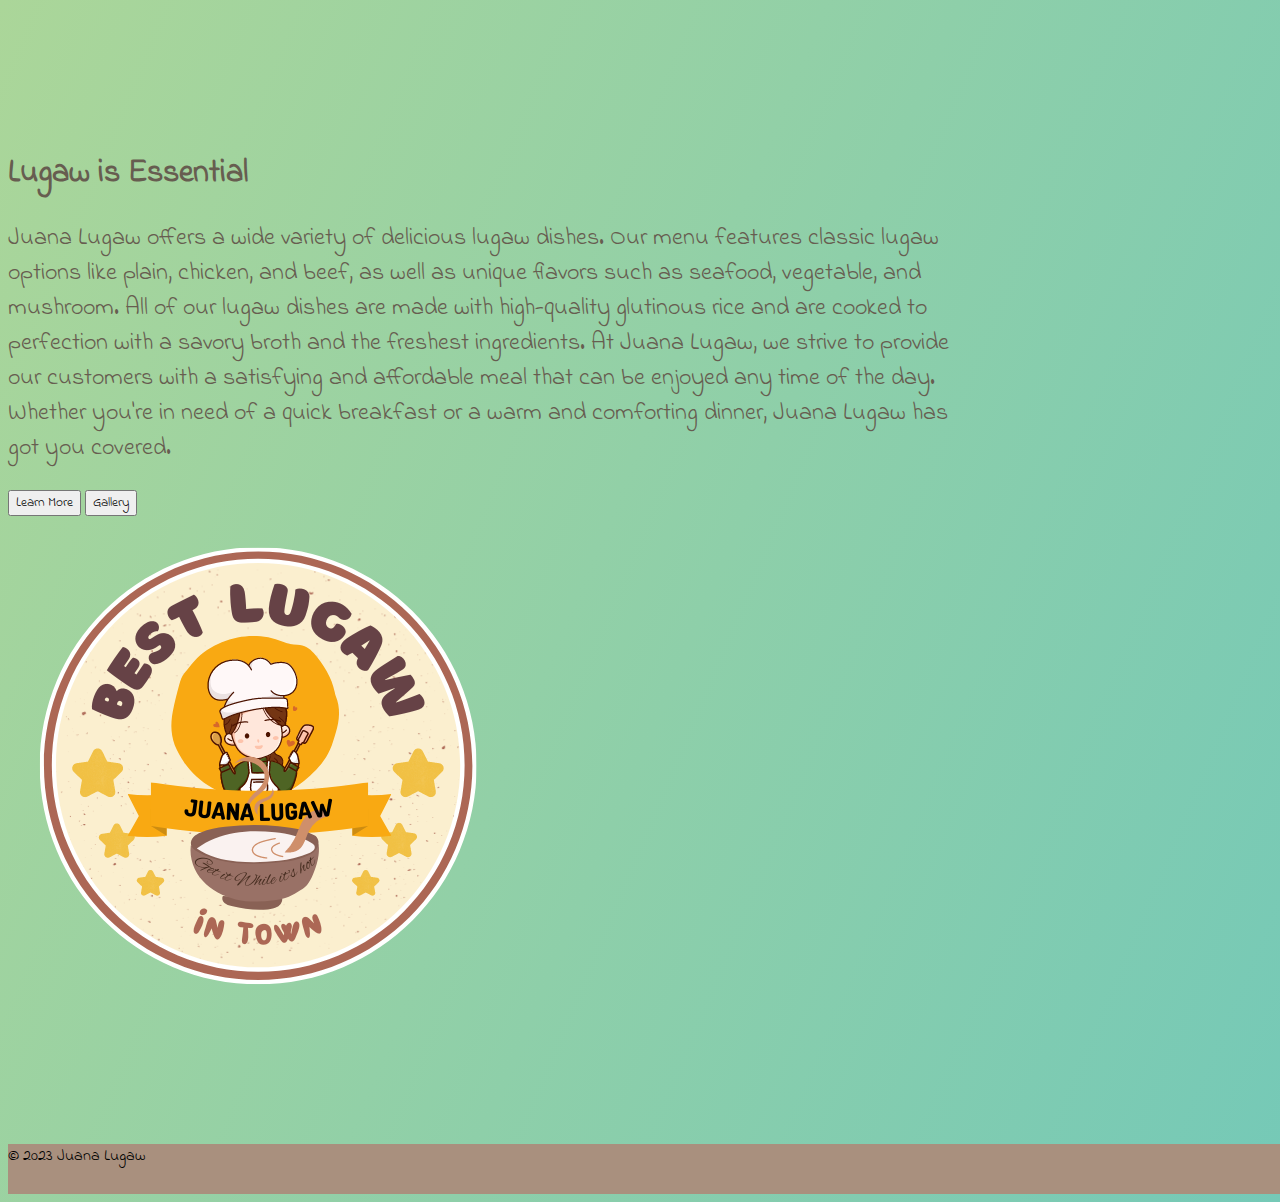
==== index.html @ 008efdff "Added gallery page" ====
<!DOCTYPE html>
<html lang="en">
<head>
    <meta charset="UTF-8">
    <meta http-equiv="X-UA-Compatible" content="IE=edge">
    <meta name="viewport" content="width=device-width, initial-scale=1.0">
    <title>Juana Lugaw</title>
    <link href="https://cdn.jsdelivr.net/npm/bootstrap@5.3.0-alpha3/dist/css/bootstrap.min.css" rel="stylesheet" integrity="sha384-KK94CHFLLe+nY2dmCWGMq91rCGa5gtU4mk92HdvYe+M/SXH301p5ILy+dN9+nJOZ" crossorigin="anonymous">
    <link rel="stylesheet" href="myStyle.css">
    <link rel="shortcut icon" href="assets/images/Juana Lugaw.png" type="image/x-icon">
</head>
<body>
    <div class="row d-flex intro p-5 mx-auto" style="width: 75vw;">
        <div class="col-6">
            <h1>Lugaw is Essential</h1>
            <p>Juana Lugaw offers a wide variety of delicious lugaw dishes. Our menu features classic lugaw options like plain, chicken, and beef, as well as unique flavors such as seafood, vegetable, and mushroom. All of our lugaw dishes are made with high-quality glutinous rice and are cooked to perfection with a savory broth and the freshest ingredients. At Juana Lugaw, we strive to provide our customers with a satisfying and affordable meal that can be enjoyed any time of the day. Whether you're in need of a quick breakfast or a warm and comforting dinner, Juana Lugaw has got you covered.</p>
            <a href="learnMore.html"><button type="button" class="btn btn-warning btn-lg">Learn More</a></button>
            <a href="gallery.html"><button type="button" class="btn btn-warning btn-lg">Gallery</a></button>
        </div>
        <div class="col-6">
            <img class="d-block mx-auto" src="assets/images/Juana Lugaw.png" alt="Logo">
        </div>
        </div>
        <footer>
            <div class="text-center pt-3 footer h5">
                <span>&copy; 2023 Juana Lugaw</span>
            </div>
        </footer>
    <script src="https://cdn.jsdelivr.net/npm/bootstrap@5.3.0-alpha3/dist/js/bootstrap.bundle.min.js" integrity="sha384-ENjdO4Dr2bkBIFxQpeoTz1HIcje39Wm4jDKdf19U8gI4ddQ3GYNS7NTKfAdVQSZe" crossorigin="anonymous"></script>
</body>
</html>
---- myStyle.css ----
@import url('https://fonts.googleapis.com/css2?family=Indie+Flower&display=swap');

*{
    font-family: 'Indie Flower';
}

body{
    background: linear-gradient(112.87deg, #abd699, #75c9b7);
}

.intro{
    color: #675D50;
    margin-top: 150px;
}

.h1{
    font-size: 50px;
    font-weight: bolder;
}

.intro p{
    font-size: x-large;
}

.footer{
    background-color: #A9907E;
    width: 100vw;
    height: 50px;
    margin-top: 120px;
}

.intro a{
    text-decoration: none;
    color: inherit;
}

.nav2ndP{
    background-color: #A9907E;
    font-weight: bolder;
}

.icon{
    width: 50px;
    height: 50px;
}

.title{
    color: #00425A;
}

.about-lugaw{
    background-color: #CBB279;
    font-weight: bold;
}

.card-title{
    font-weight: bolder;
}

#lugaw{
    margin-bottom: 80px;
}

#menu{
    width: 75%;
    margin: auto;
}

.table-striped{
    font-weight: 500;
}

.menu-container{
    border: solid 2px #B04759;
    border-radius: 25px;
    box-shadow: 20px 20px 17px 10px rgba(0, 0, 0, 0.25);
    padding: 20px;
    margin-bottom: 100px;
}

.table{
    color: #675D50;
}

.menu-title p b{
    color: red;
    font-size: xx-large;
}

#find{
    width: 30%;
}

.fa-facebook{
    font-size: 40px;
}

#footer {
    background-color: #A9907E;
    height: 200px;
    padding-left: 50px;
    padding-right: 50px;
    padding-top: 20px;
    margin-top: 50px;
}

.follow{
    text-align: center;
}

.copy{
    text-align: center;
    border-top: dashed 1px;
}

.first-image{
    border-left: solid 2px;
    margin-bottom: 20px;
}
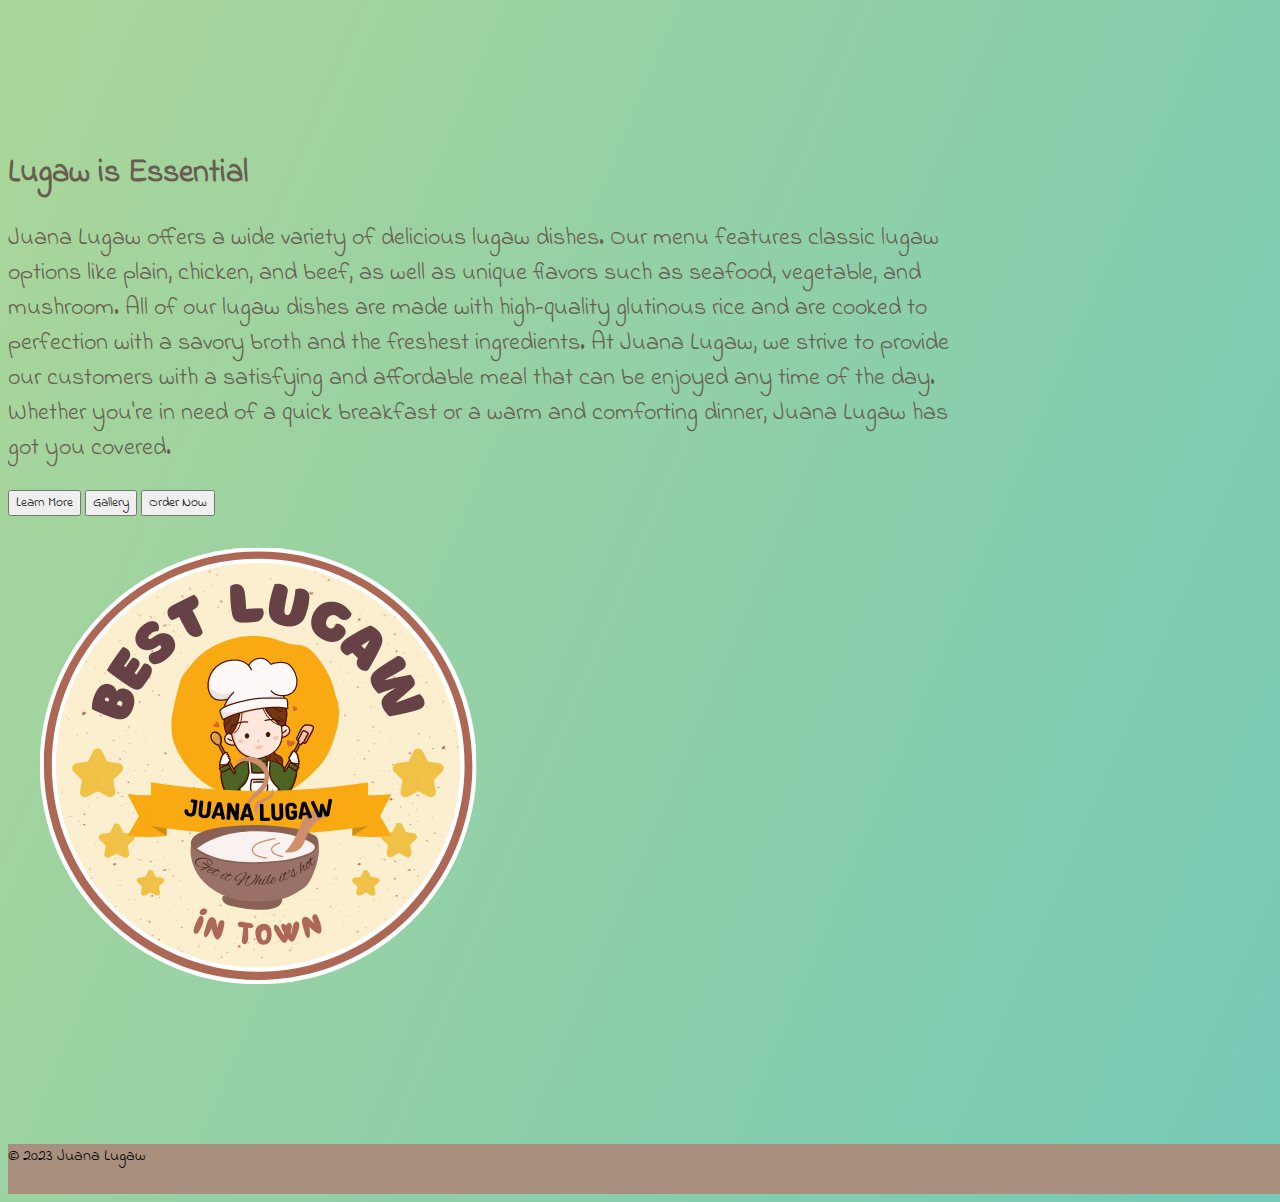
==== commit 9b1eb42e: "added orderform page" ====
--- a/index.html
+++ b/index.html
@@ -16,6 +16,7 @@
             <p>Juana Lugaw offers a wide variety of delicious lugaw dishes. Our menu features classic lugaw options like plain, chicken, and beef, as well as unique flavors such as seafood, vegetable, and mushroom. All of our lugaw dishes are made with high-quality glutinous rice and are cooked to perfection with a savory broth and the freshest ingredients. At Juana Lugaw, we strive to provide our customers with a satisfying and affordable meal that can be enjoyed any time of the day. Whether you're in need of a quick breakfast or a warm and comforting dinner, Juana Lugaw has got you covered.</p>
             <a href="learnMore.html"><button type="button" class="btn btn-warning btn-lg">Learn More</a></button>
             <a href="gallery.html"><button type="button" class="btn btn-warning btn-lg">Gallery</a></button>
+            <a href="orderform.html"><button type="button" class="btn btn-warning btn-lg">Order Now</a></button>
         </div>
         <div class="col-6">
             <img class="d-block mx-auto" src="assets/images/Juana Lugaw.png" alt="Logo">
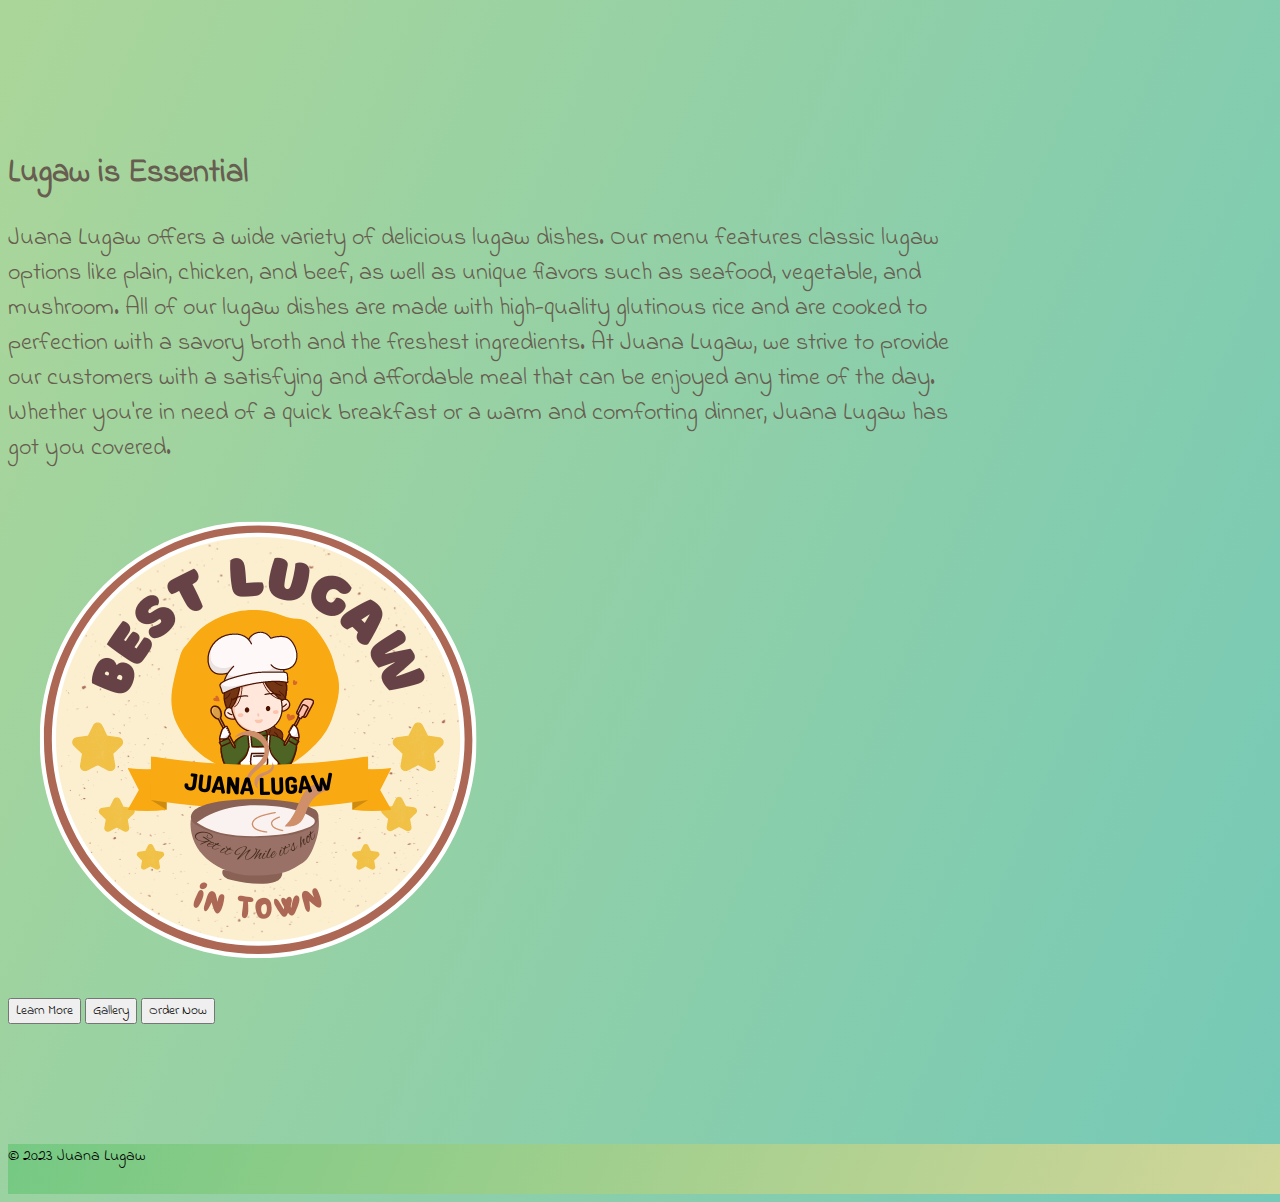
==== commit 26e9cb05: "fix responsiveness" ====
--- a/index.html
+++ b/index.html
@@ -10,17 +10,19 @@
     <link rel="shortcut icon" href="assets/images/Juana Lugaw.png" type="image/x-icon">
 </head>
 <body>
-    <div class="row d-flex intro p-5 mx-auto" style="width: 75vw;">
-        <div class="col-6">
+    <div class="row d-flex intro p-5 mx-auto container-fluid" style="width: 75vw;">
+        <div class="col-md-12 col-sm-12 col-lg-6 col-xl-6 col-xxl-6">
             <h1>Lugaw is Essential</h1>
             <p>Juana Lugaw offers a wide variety of delicious lugaw dishes. Our menu features classic lugaw options like plain, chicken, and beef, as well as unique flavors such as seafood, vegetable, and mushroom. All of our lugaw dishes are made with high-quality glutinous rice and are cooked to perfection with a savory broth and the freshest ingredients. At Juana Lugaw, we strive to provide our customers with a satisfying and affordable meal that can be enjoyed any time of the day. Whether you're in need of a quick breakfast or a warm and comforting dinner, Juana Lugaw has got you covered.</p>
-            <a href="learnMore.html"><button type="button" class="btn btn-warning btn-lg">Learn More</a></button>
-            <a href="gallery.html"><button type="button" class="btn btn-warning btn-lg">Gallery</a></button>
-            <a href="orderform.html"><button type="button" class="btn btn-warning btn-lg">Order Now</a></button>
         </div>
         <div class="col-6">
             <img class="d-block mx-auto" src="assets/images/Juana Lugaw.png" alt="Logo">
         </div>
+            <div class="home-buttons">
+                <a href="learnMore.html"><button type="button" class="btn btn-warning btn-lg">Learn More</a></button>
+                <a href="gallery.html"><button type="button" class="btn btn-warning btn-lg">Gallery</a></button>
+                <a href="orderform.html"><button type="button" class="btn btn-warning btn-lg">Order Now</a></button>
+            </div>
         </div>
         <footer>
             <div class="text-center pt-3 footer h5">
--- a/myStyle.css
+++ b/myStyle.css
@@ -23,7 +23,7 @@
 }
 
 .footer{
-    background-color: #A9907E;
+    background: linear-gradient(112.87deg, #75c983, #d2d699);
     width: 100vw;
     height: 50px;
     margin-top: 120px;
@@ -35,7 +35,7 @@
 }
 
 .nav2ndP{
-    background-color: #A9907E;
+    background: linear-gradient(112.87deg, #75c983, #d2d699);
     font-weight: bolder;
 }
 
@@ -48,8 +48,15 @@
     color: #00425A;
 }
 
+#about {
+    width: 50vw;
+    text-align: center;
+    margin: auto;
+    padding-bottom: 100px;
+}
+
 .about-lugaw{
-    background-color: #CBB279;
+    background: linear-gradient(112.87deg, #d6cd99, #75c991);
     font-weight: bold;
 }
 
@@ -58,11 +65,12 @@
 }
 
 #lugaw{
+    margin-top: 200px;
     margin-bottom: 80px;
 }
 
 #menu{
-    width: 75%;
+    width: 50vw;
     margin: auto;
 }
 
@@ -71,11 +79,13 @@
 }
 
 .menu-container{
-    border: solid 2px #B04759;
-    border-radius: 25px;
+    background: linear-gradient(112.87deg, #c4d699, #75c987);
+    border-radius: 10px;
     box-shadow: 20px 20px 17px 10px rgba(0, 0, 0, 0.25);
     padding: 20px;
-    margin-bottom: 100px;
+    background-position: center;
+    margin-top: 50px;
+    margin-bottom: 50px;
 }
 
 .table{
@@ -89,6 +99,7 @@
 
 #find{
     width: 30%;
+    padding-bottom: 10px;
 }
 
 .fa-facebook{
@@ -110,10 +121,60 @@
 
 .copy{
     text-align: center;
-    border-top: dashed 1px;
 }
 
-.first-image{
-    border-left: solid 2px;
-    margin-bottom: 20px;
+.car{
+    width: 100vw;
+    height: 100vh;
+}
+
+.form-check-input[type='checkbox']:checked {
+    background-color: #F94A29;
+    border-color: #F94A29;
+}
+
+.form-check-input{
+    border-color: black;
+}
+
+.form-check-input:focus {
+    border-color: #FCE22A;
+    box-shadow: inset 0 1px 1px rgba(0, 0, 0, 0.075), 0 0 8px rgba(115, 255, 0, 0.6);
+}
+
+.next-reset {
+    margin-left: 300px;
+}
+
+.heading-order {
+    margin-top: 120px;
+    padding-left: 50px;
+    font-weight: 1000;
+    font-size: x-large;
+    color: #00235B;
+}
+
+.main-checkout {
+    width: 50%;
+    margin: auto;
+}
+
+.head-cart {
+    font-weight: bolder;
+    color: #00235B;
+}
+
+.carousel{
+    padding-top: 100px;
+    width: 75vw;
+    margin: auto;
+}
+
+.carousel-caption{
+    font-weight: bolder;
+    border: solid 3px;
+    border-radius: 30px;
+    color: black;
+    background: linear-gradient(112.87deg, #FFB84C, #FDF7C3);
+    padding: 10px;
 }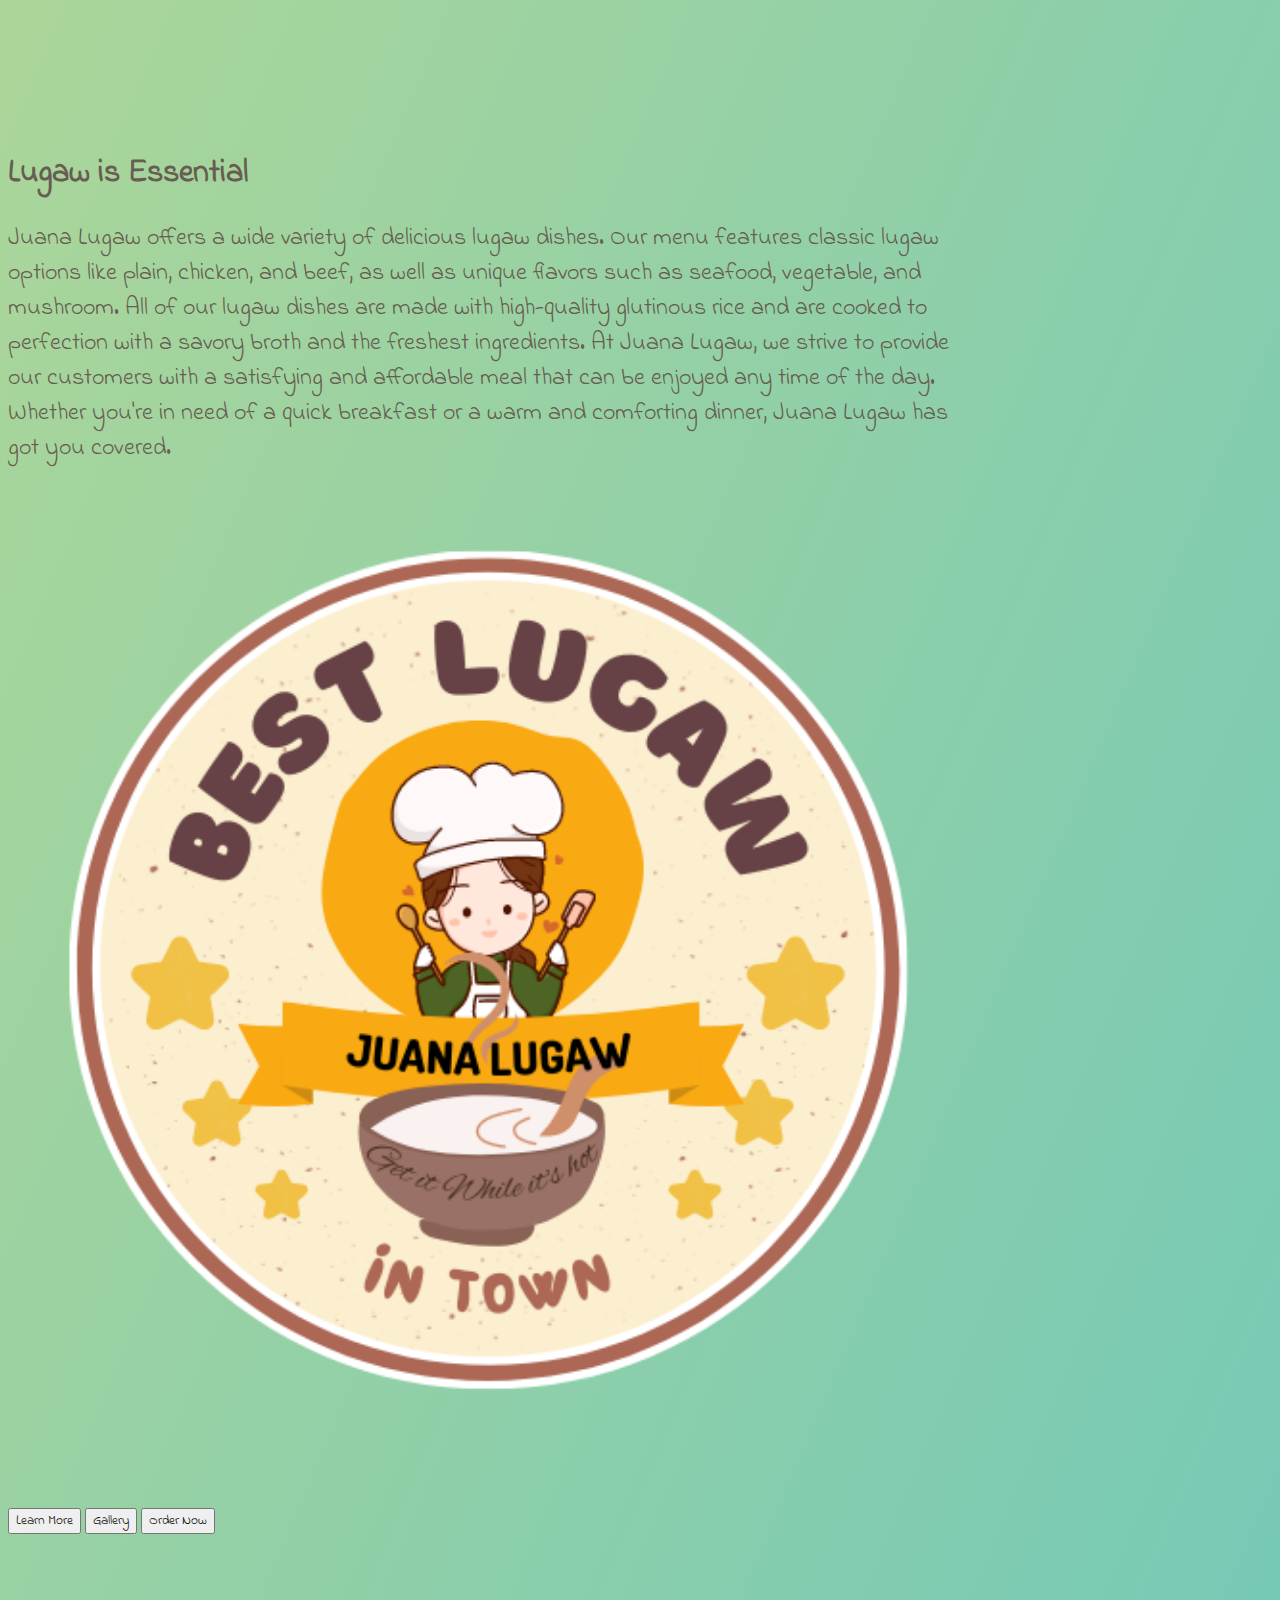
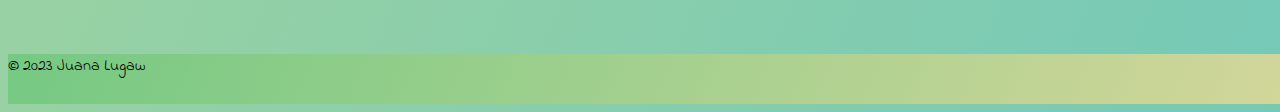
==== commit 30ace59f: "fixed responsiveness" ====
--- a/index.html
+++ b/index.html
@@ -15,8 +15,8 @@
             <h1>Lugaw is Essential</h1>
             <p>Juana Lugaw offers a wide variety of delicious lugaw dishes. Our menu features classic lugaw options like plain, chicken, and beef, as well as unique flavors such as seafood, vegetable, and mushroom. All of our lugaw dishes are made with high-quality glutinous rice and are cooked to perfection with a savory broth and the freshest ingredients. At Juana Lugaw, we strive to provide our customers with a satisfying and affordable meal that can be enjoyed any time of the day. Whether you're in need of a quick breakfast or a warm and comforting dinner, Juana Lugaw has got you covered.</p>
         </div>
-        <div class="col-6">
-            <img class="d-block mx-auto" src="assets/images/Juana Lugaw.png" alt="Logo">
+        <div class="col-12 col-sm-12 col-md-12 col-lg-6 col-xl-6 col-xxl-6">
+            <img style="width: 100%;" class="d-block mx-auto" src="assets/images/Juana Lugaw.png" alt="Logo">
         </div>
             <div class="home-buttons">
                 <a href="learnMore.html"><button type="button" class="btn btn-warning btn-lg">Learn More</a></button>
--- a/myStyle.css
+++ b/myStyle.css
@@ -37,6 +37,7 @@
 .nav2ndP{
     background: linear-gradient(112.87deg, #75c983, #d2d699);
     font-weight: bolder;
+    box-shadow: 2px 2px 2px 2px rgba(0, 0, 0, 0.25);
 }
 
 .icon{
@@ -121,6 +122,7 @@
 
 .copy{
     text-align: center;
+    padding-bottom: 10px;
 }
 
 .car{
@@ -177,4 +179,8 @@
     color: black;
     background: linear-gradient(112.87deg, #FFB84C, #FDF7C3);
     padding: 10px;
+}
+
+.home-buttons{
+    margin-top: 50px;
 }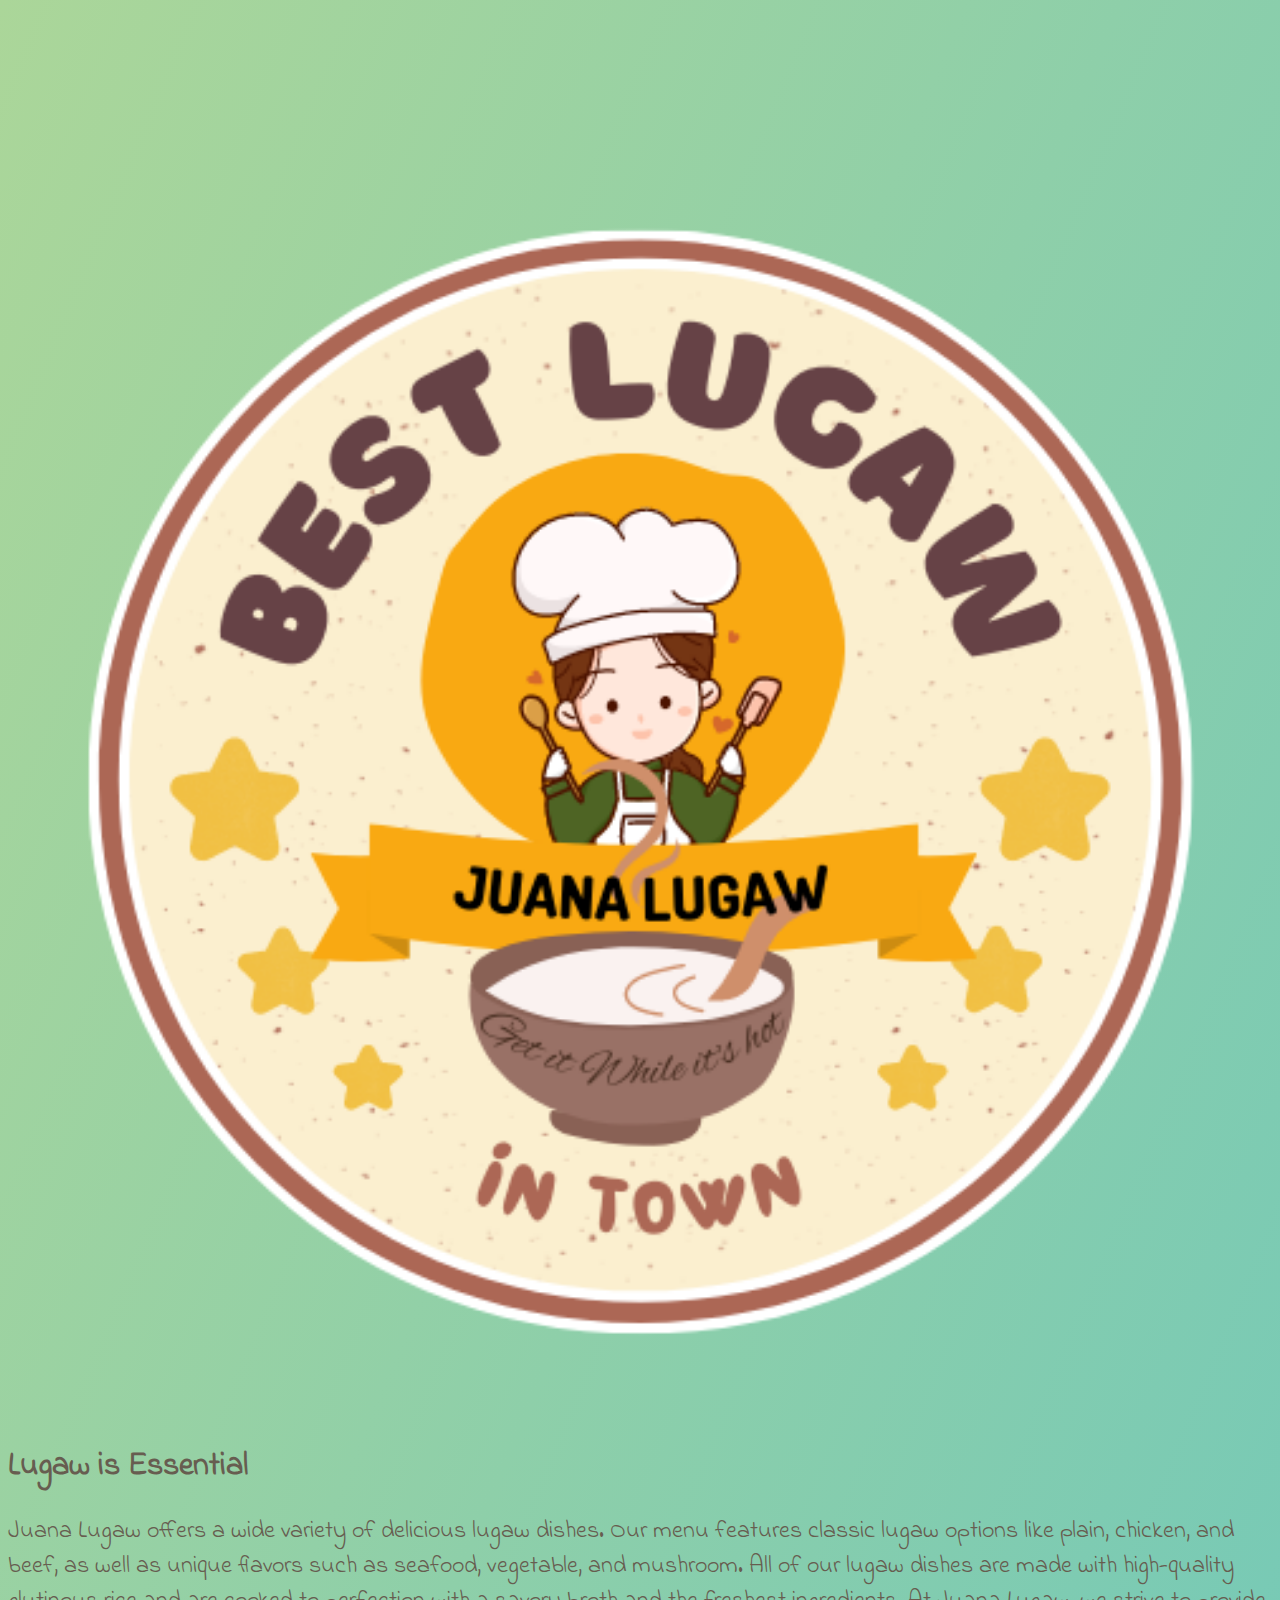
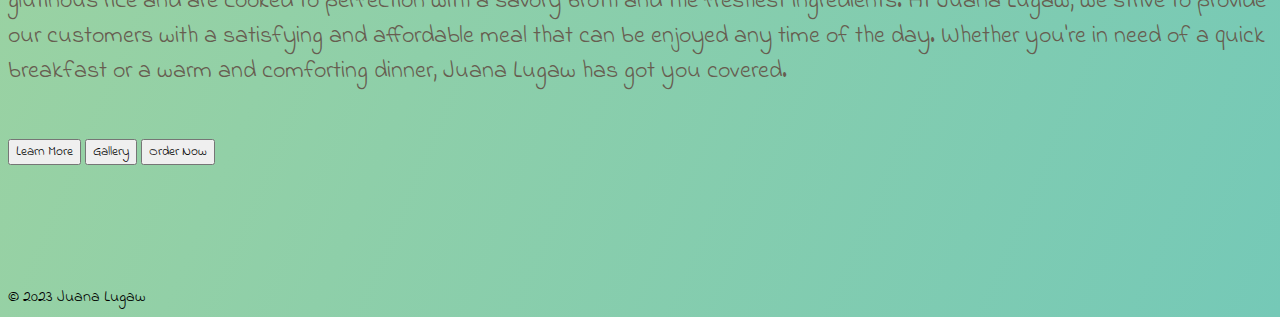
==== commit 3c2b76f2: "fix responsiveness" ====
--- a/index.html
+++ b/index.html
@@ -10,15 +10,15 @@
     <link rel="shortcut icon" href="assets/images/Juana Lugaw.png" type="image/x-icon">
 </head>
 <body>
-    <div class="row d-flex intro p-5 mx-auto container-fluid" style="width: 75vw;">
+    <div class="container row d-flex intro p-5 mx-auto container-fluid">
+        <div class="col-12 col-sm-12 col-md-12 col-lg-6 col-xl-6 col-xxl-6">
+            <img style="width: 100%;" class="d-block mx-auto" src="assets/images/Juana Lugaw.png" alt="Logo">
+        </div>
         <div class="col-md-12 col-sm-12 col-lg-6 col-xl-6 col-xxl-6">
             <h1>Lugaw is Essential</h1>
             <p>Juana Lugaw offers a wide variety of delicious lugaw dishes. Our menu features classic lugaw options like plain, chicken, and beef, as well as unique flavors such as seafood, vegetable, and mushroom. All of our lugaw dishes are made with high-quality glutinous rice and are cooked to perfection with a savory broth and the freshest ingredients. At Juana Lugaw, we strive to provide our customers with a satisfying and affordable meal that can be enjoyed any time of the day. Whether you're in need of a quick breakfast or a warm and comforting dinner, Juana Lugaw has got you covered.</p>
         </div>
-        <div class="col-12 col-sm-12 col-md-12 col-lg-6 col-xl-6 col-xxl-6">
-            <img style="width: 100%;" class="d-block mx-auto" src="assets/images/Juana Lugaw.png" alt="Logo">
-        </div>
-            <div class="home-buttons">
+            <div class="home-buttons d-grid gap-2 d-md-block">
                 <a href="learnMore.html"><button type="button" class="btn btn-warning btn-lg">Learn More</a></button>
                 <a href="gallery.html"><button type="button" class="btn btn-warning btn-lg">Gallery</a></button>
                 <a href="orderform.html"><button type="button" class="btn btn-warning btn-lg">Order Now</a></button>
--- a/myStyle.css
+++ b/myStyle.css
@@ -23,9 +23,6 @@
 }
 
 .footer{
-    background: linear-gradient(112.87deg, #75c983, #d2d699);
-    width: 100vw;
-    height: 50px;
     margin-top: 120px;
 }
 
@@ -50,7 +47,6 @@
 }
 
 #about {
-    width: 50vw;
     text-align: center;
     margin: auto;
     padding-bottom: 100px;
@@ -70,11 +66,6 @@
     margin-bottom: 80px;
 }
 
-#menu{
-    width: 50vw;
-    margin: auto;
-}
-
 .table-striped{
     font-weight: 500;
 }
@@ -84,7 +75,6 @@
     border-radius: 10px;
     box-shadow: 20px 20px 17px 10px rgba(0, 0, 0, 0.25);
     padding: 20px;
-    background-position: center;
     margin-top: 50px;
     margin-bottom: 50px;
 }
@@ -99,7 +89,6 @@
 }
 
 #find{
-    width: 30%;
     padding-bottom: 10px;
 }
 
@@ -108,12 +97,10 @@
 }
 
 #footer {
-    background-color: #A9907E;
-    height: 200px;
+    background: linear-gradient(112.87deg, #75c983, #d2d699);
     padding-left: 50px;
     padding-right: 50px;
     padding-top: 20px;
-    margin-top: 50px;
 }
 
 .follow{
@@ -149,15 +136,16 @@
 }
 
 .heading-order {
-    margin-top: 120px;
-    padding-left: 50px;
-    font-weight: 1000;
-    font-size: x-large;
-    color: #00235B;
+    margin-top: 80px;
+    padding: 0;
+}
+
+.banner {
+    width: 100vw;
 }
 
 .main-checkout {
-    width: 50%;
+    width: 60vw;
     margin: auto;
 }
 
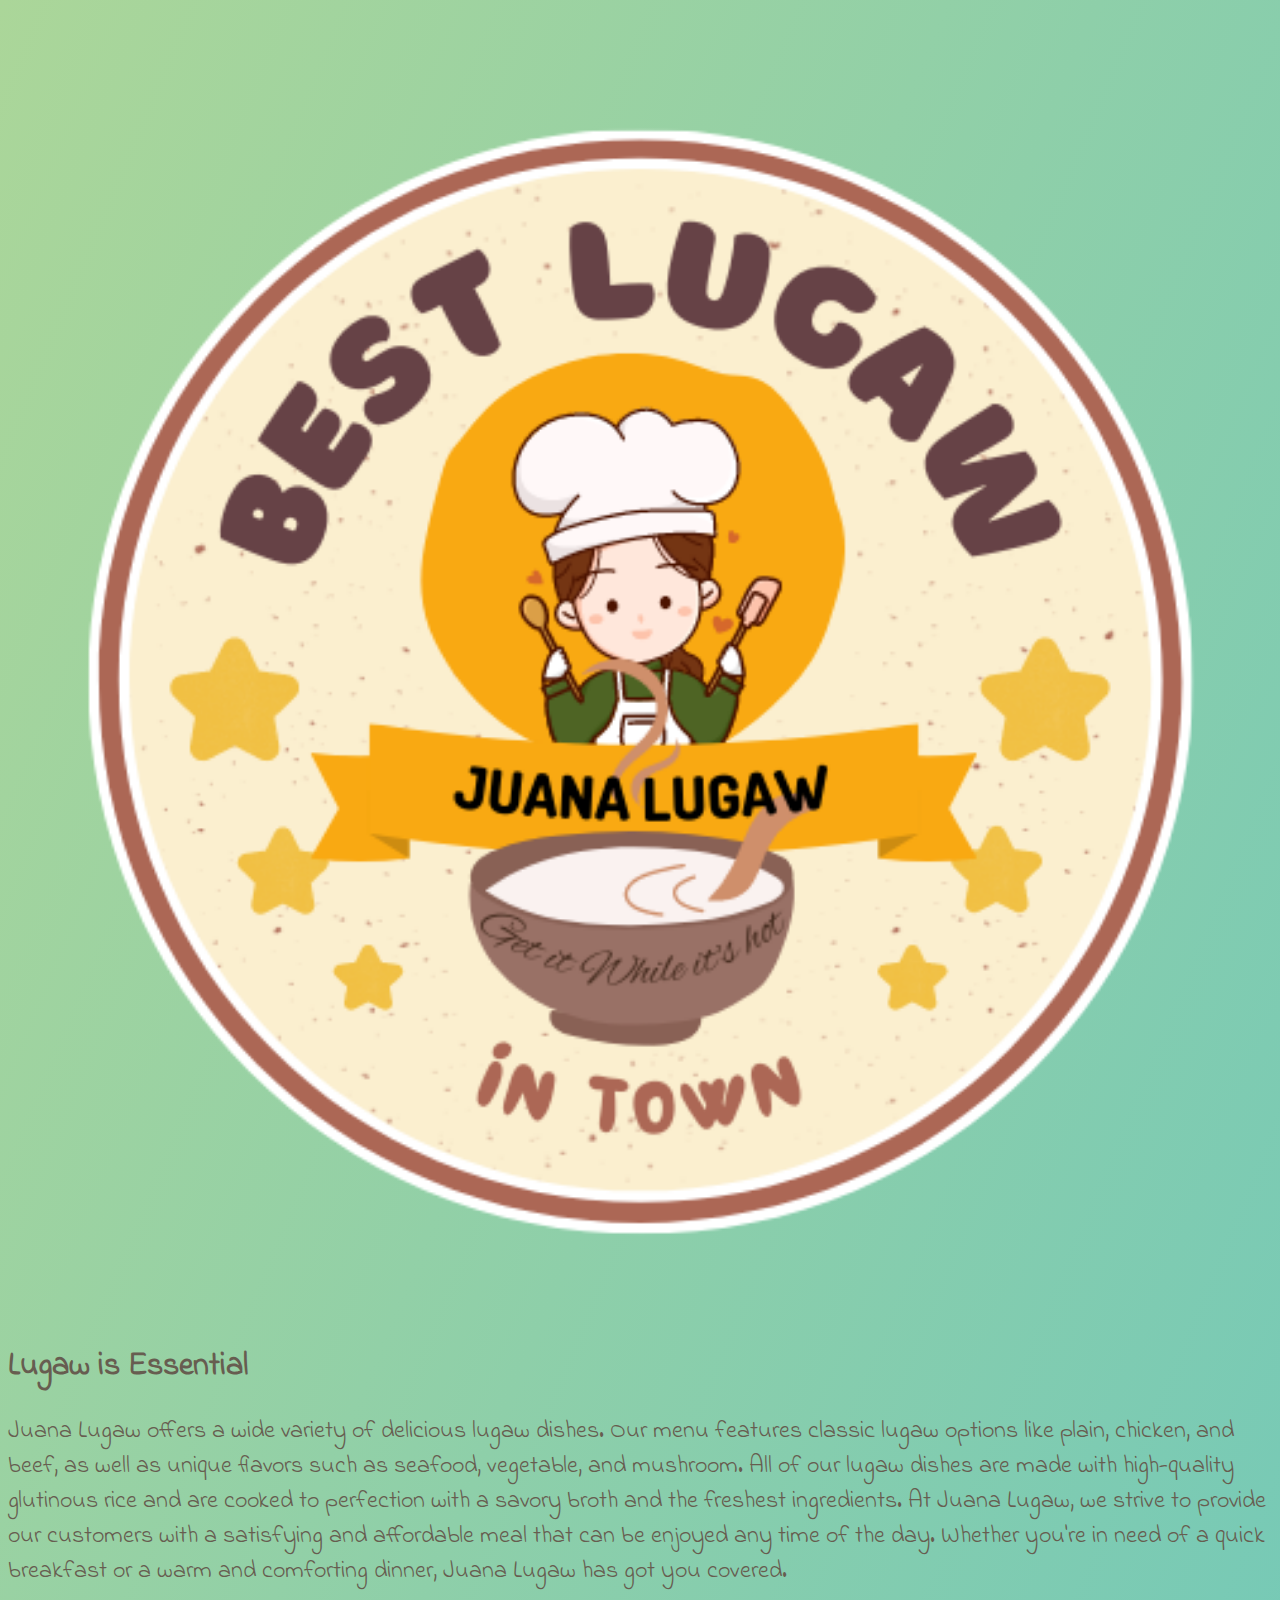
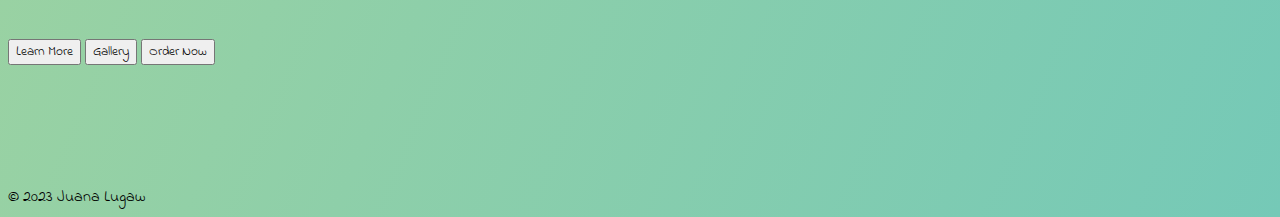
==== commit a636fd14: "clean the code-final edit" ====
--- a/index.html
+++ b/index.html
@@ -11,14 +11,14 @@
 </head>
 <body>
     <div class="container row d-flex intro p-5 mx-auto container-fluid">
-        <div class="col-12 col-sm-12 col-md-12 col-lg-6 col-xl-6 col-xxl-6">
+        <div class="col-12 col-sm-12 col-md-12 col-lg-6 col-xl-6 col-xxl-6 p-2 g-col-6">
             <img style="width: 100%;" class="d-block mx-auto" src="assets/images/Juana Lugaw.png" alt="Logo">
         </div>
-        <div class="col-md-12 col-sm-12 col-lg-6 col-xl-6 col-xxl-6">
+        <div class="col-md-12 col-sm-12 col-lg-6 col-xl-6 col-xxl-6 pt-5">
             <h1>Lugaw is Essential</h1>
             <p>Juana Lugaw offers a wide variety of delicious lugaw dishes. Our menu features classic lugaw options like plain, chicken, and beef, as well as unique flavors such as seafood, vegetable, and mushroom. All of our lugaw dishes are made with high-quality glutinous rice and are cooked to perfection with a savory broth and the freshest ingredients. At Juana Lugaw, we strive to provide our customers with a satisfying and affordable meal that can be enjoyed any time of the day. Whether you're in need of a quick breakfast or a warm and comforting dinner, Juana Lugaw has got you covered.</p>
         </div>
-            <div class="home-buttons d-grid gap-2 d-md-block">
+            <div class="home-buttons d-grid gap-2 d-md-block p-2 g-col-6">
                 <a href="learnMore.html"><button type="button" class="btn btn-warning btn-lg">Learn More</a></button>
                 <a href="gallery.html"><button type="button" class="btn btn-warning btn-lg">Gallery</a></button>
                 <a href="orderform.html"><button type="button" class="btn btn-warning btn-lg">Order Now</a></button>
--- a/myStyle.css
+++ b/myStyle.css
@@ -10,7 +10,7 @@
 
 .intro{
     color: #675D50;
-    margin-top: 150px;
+    margin-top: 50px;
 }
 
 .h1{
